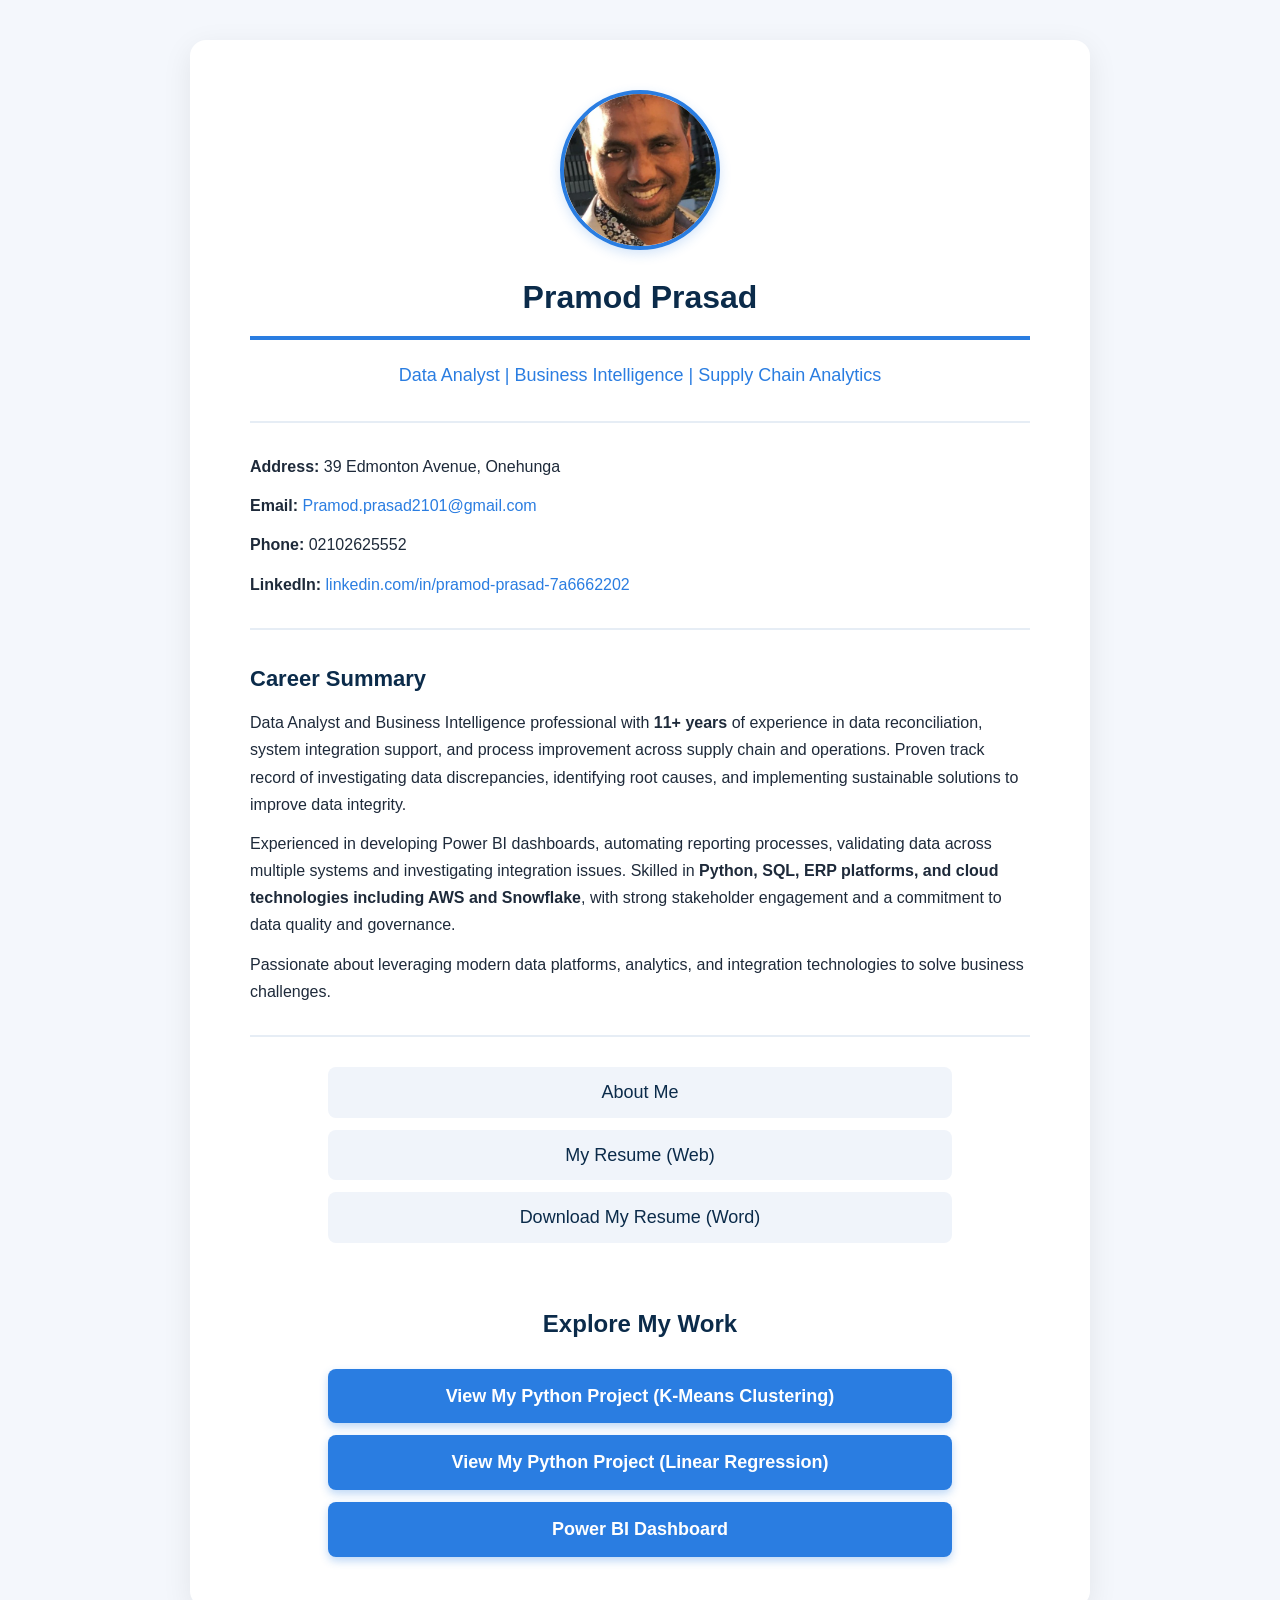
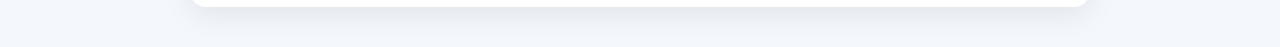
==== index.html @ bdae78d4 "update" ====
<!DOCTYPE html>
<html>
<head>
    <title>Pramod Prasad - Portfolio</title>
    <link rel="stylesheet" href="style.css">
</head>
<body>

<div class="container">

    <img src="profilepicture.jpeg" alt="Pramod Prasad" class="profile-photo">

    <h1 style="text-align: center;">Pramod Prasad</h1>
    <p style="text-align: center; font-size: 18px; font-weight: 500; color: #2a7de1;">Data Analyst | Business Intelligence | Supply Chain Analytics</p>

    <hr>

    <p><strong>Address:</strong> 39 Edmonton Avenue, Onehunga</p>
    <p><strong>Email:</strong> <a href="mailto:Pramod.prasad2101@gmail.com">Pramod.prasad2101@gmail.com</a></p>
    <p><strong>Phone:</strong> 02102625552</p>
    <p><strong>LinkedIn:</strong> <a href="https://www.linkedin.com/in/pramod-prasad-7a6662202/" target="_blank">linkedin.com/in/pramod-prasad-7a6662202</a></p>

    <hr>

    <h2>Career Summary</h2>
    <p>Data Analyst and Business Intelligence professional with <strong>11+ years</strong> of experience in data reconciliation, system integration support, and process improvement across supply chain and operations. Proven track record of investigating data discrepancies, identifying root causes, and implementing sustainable solutions to improve data integrity.</p>

    <p>Experienced in developing Power BI dashboards, automating reporting processes, validating data across multiple systems and investigating integration issues. Skilled in <strong>Python, SQL, ERP platforms, and cloud technologies including AWS and Snowflake</strong>, with strong stakeholder engagement and a commitment to data quality and governance.</p>

    <p>Passionate about leveraging modern data platforms, analytics, and integration technologies to solve business challenges.</p>

    <hr>

    <div style="display: flex; flex-direction: column; align-items: center; gap: 12px; margin-top: 20px;">

        <a href="about.html" style="font-size: 18px; padding: 10px 20px; background: #f0f4fa; border-radius: 8px; width: 80%; text-align: center; font-weight: 500; color: #0b2b4a; text-decoration: none;">About Me</a>

        <a href="resume.html" style="font-size: 18px; padding: 10px 20px; background: #f0f4fa; border-radius: 8px; width: 80%; text-align: center; font-weight: 500; color: #0b2b4a; text-decoration: none;">My Resume (Web)</a>

        <a href="Pramod%20Prasad%20Resume.docx" style="font-size: 18px; padding: 10px 20px; background: #f0f4fa; border-radius: 8px; width: 80%; text-align: center; font-weight: 500; color: #0b2b4a; text-decoration: none;">Download My Resume (Word)</a>

        <br>

        <h2 style="text-align: center; font-size: 24px; color: #0b2b4a; margin-top: 10px;">Explore My Work</h2>

        <a href="https://colab.research.google.com/github/Pramod-Prasad2101/Portfolio/blob/main/Project_Portfolio.ipynb" target="_blank" style="font-size: 18px; padding: 12px 20px; background: #2a7de1; border-radius: 8px; width: 80%; text-align: center; font-weight: 600; color: white; text-decoration: none; box-shadow: 0 4px 8px rgba(42, 125, 225, 0.3);">View My Python Project (K-Means Clustering)</a>

        <a href="https://github.com/Pramod-Prasad2101/Portfolio/blob/main/Linear_Regression.ipynb" target="_blank" style="font-size: 18px; padding: 12px 20px; background: #2a7de1; border-radius: 8px; width: 80%; text-align: center; font-weight: 600; color: white; text-decoration: none; box-shadow: 0 4px 8px rgba(42, 125, 225, 0.3);">View My Python Project (Linear Regression)</a>

        <a href="#" style="font-size: 18px; padding: 12px 20px; background: #2a7de1; border-radius: 8px; width: 80%; text-align: center; font-weight: 600; color: white; text-decoration: none; box-shadow: 0 4px 8px rgba(42, 125, 225, 0.3);">Power BI Dashboard</a>

    </div>

</div>

</body>
</html>
---- style.css ----
/* ===== GLOBAL STYLES ===== */
* {
    margin: 0;
    padding: 0;
    box-sizing: border-box;
}

body {
    font-family: 'Segoe UI', Tahoma, Geneva, Verdana, sans-serif;
    background-color: #f4f7fc;
    color: #1e2a3a;
    line-height: 1.7;
    padding: 40px 20px;
}

/* ===== MAIN CONTAINER ===== */
.container {
    max-width: 900px;
    margin: 0 auto;
    background: white;
    padding: 50px 60px;
    border-radius: 16px;
    box-shadow: 0 8px 30px rgba(0, 0, 0, 0.08);
}

/* ===== HEADINGS ===== */
h1 {
    font-size: 32px;
    color: #0b2b4a;
    border-bottom: 4px solid #2a7de1;
    padding-bottom: 12px;
    margin-bottom: 20px;
    font-weight: 700;
}

h2 {
    font-size: 22px;
    color: #0b2b4a;
    margin-top: 30px;
    margin-bottom: 12px;
    font-weight: 600;
}

/* ===== TEXT & LINKS ===== */
p {
    margin-bottom: 12px;
}

a {
    color: #2a7de1;
    text-decoration: none;
    font-weight: 500;
}

a:hover {
    text-decoration: underline;
    color: #1a5bb5;
}

/* ===== LISTS ===== */
ul {
    margin: 10px 0 16px 25px;
}

li {
    margin-bottom: 6px;
}

/* ===== RESUME SPECIFICS ===== */
.job-title {
    font-weight: 700;
    color: #0b2b4a;
}

.company {
    font-weight: 600;
    color: #2a7de1;
}

.date {
    font-style: italic;
    color: #5a6f84;
    font-size: 0.95em;
}

hr {
    border: 0;
    border-top: 2px solid #e6edf5;
    margin: 30px 0;
}

/* ===== PROFILE PHOTO ===== */
.profile-photo {
    display: block;
    margin: 0 auto 20px auto;
    border-radius: 50%;
    width: 160px;
    height: 160px;
    object-fit: cover;
    border: 4px solid #2a7de1;
    box-shadow: 0 4px 12px rgba(42, 125, 225, 0.2);
}

/* ===== RESPONSIVE ===== */
@media (max-width: 600px) {
    body {
        padding: 20px 10px;
    }
    .container {
        padding: 30px 20px;
    }
    h1 {
        font-size: 26px;
    }
    h2 {
        font-size: 19px;
    }
}
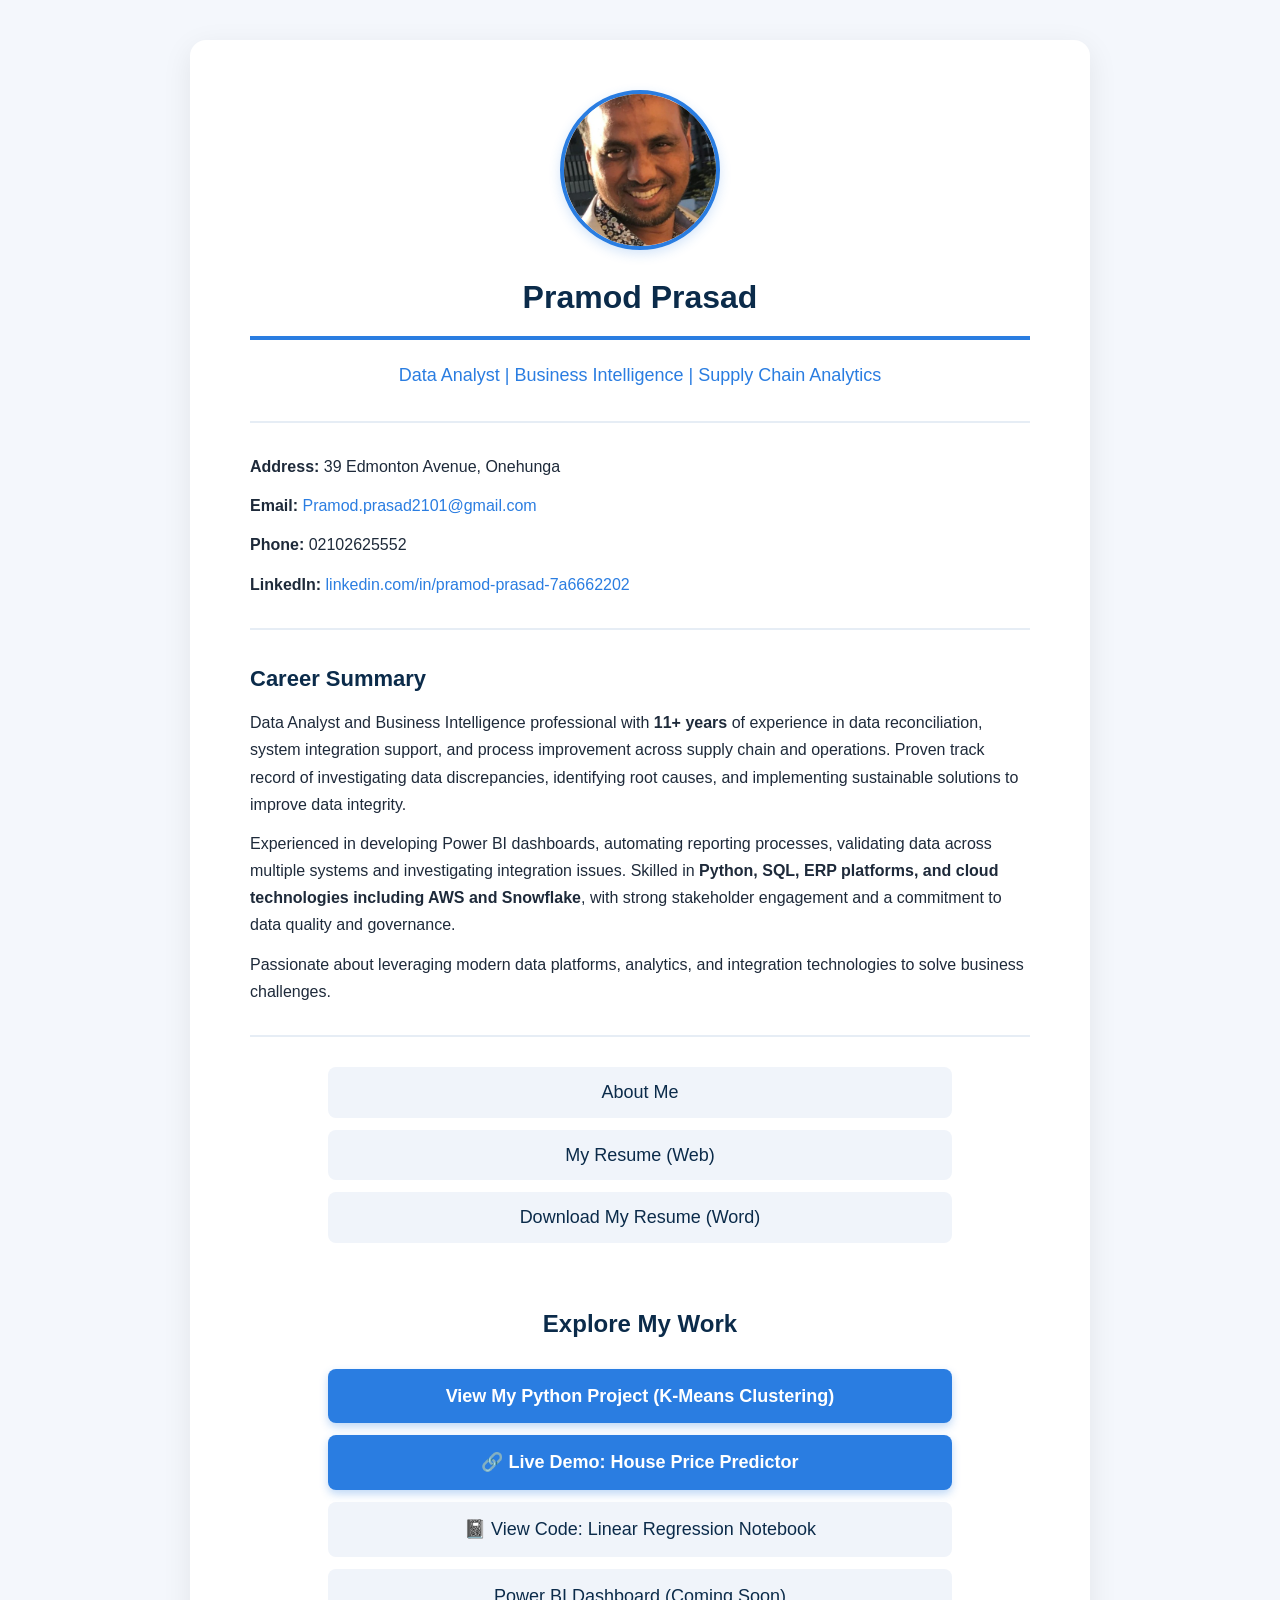
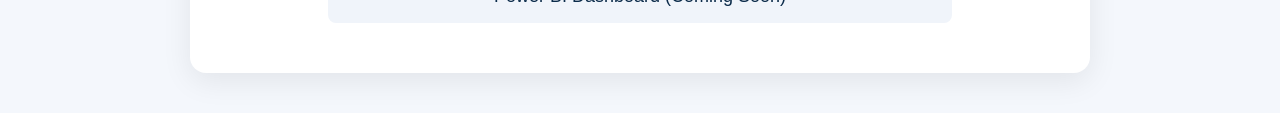
==== commit adaafc6c: "Update index.html" ====
--- a/index.html
+++ b/index.html
@@ -43,11 +43,17 @@
 
         <h2 style="text-align: center; font-size: 24px; color: #0b2b4a; margin-top: 10px;">Explore My Work</h2>
 
+        <!-- K-Means Clustering -->
         <a href="https://colab.research.google.com/github/Pramod-Prasad2101/Portfolio/blob/main/Project_Portfolio.ipynb" target="_blank" style="font-size: 18px; padding: 12px 20px; background: #2a7de1; border-radius: 8px; width: 80%; text-align: center; font-weight: 600; color: white; text-decoration: none; box-shadow: 0 4px 8px rgba(42, 125, 225, 0.3);">View My Python Project (K-Means Clustering)</a>
 
-        <a href="https://github.com/Pramod-Prasad2101/Portfolio/blob/main/Linear_Regression.ipynb" target="_blank" style="font-size: 18px; padding: 12px 20px; background: #2a7de1; border-radius: 8px; width: 80%; text-align: center; font-weight: 600; color: white; text-decoration: none; box-shadow: 0 4px 8px rgba(42, 125, 225, 0.3);">View My Python Project (Linear Regression)</a>
+        <!-- Linear Regression - Live Demo -->
+        <a href="https://house-price-app-2mev.onrender.com" target="_blank" style="font-size: 18px; padding: 12px 20px; background: #2a7de1; border-radius: 8px; width: 80%; text-align: center; font-weight: 600; color: white; text-decoration: none; box-shadow: 0 4px 8px rgba(42, 125, 225, 0.3);">🔗 Live Demo: House Price Predictor</a>
 
-        <a href="#" style="font-size: 18px; padding: 12px 20px; background: #2a7de1; border-radius: 8px; width: 80%; text-align: center; font-weight: 600; color: white; text-decoration: none; box-shadow: 0 4px 8px rgba(42, 125, 225, 0.3);">Power BI Dashboard</a>
+        <!-- Linear Regression - View Code -->
+        <a href="https://github.com/Pramod-Prasad2101/Portfolio/blob/main/Linear_Regression.ipynb" target="_blank" style="font-size: 18px; padding: 12px 20px; background: #f0f4fa; border-radius: 8px; width: 80%; text-align: center; font-weight: 500; color: #0b2b4a; text-decoration: none;">📓 View Code: Linear Regression Notebook</a>
+
+        <!-- Power BI (placeholder) -->
+        <a href="#" style="font-size: 18px; padding: 12px 20px; background: #f0f4fa; border-radius: 8px; width: 80%; text-align: center; font-weight: 500; color: #0b2b4a; text-decoration: none;">Power BI Dashboard (Coming Soon)</a>
 
     </div>
 
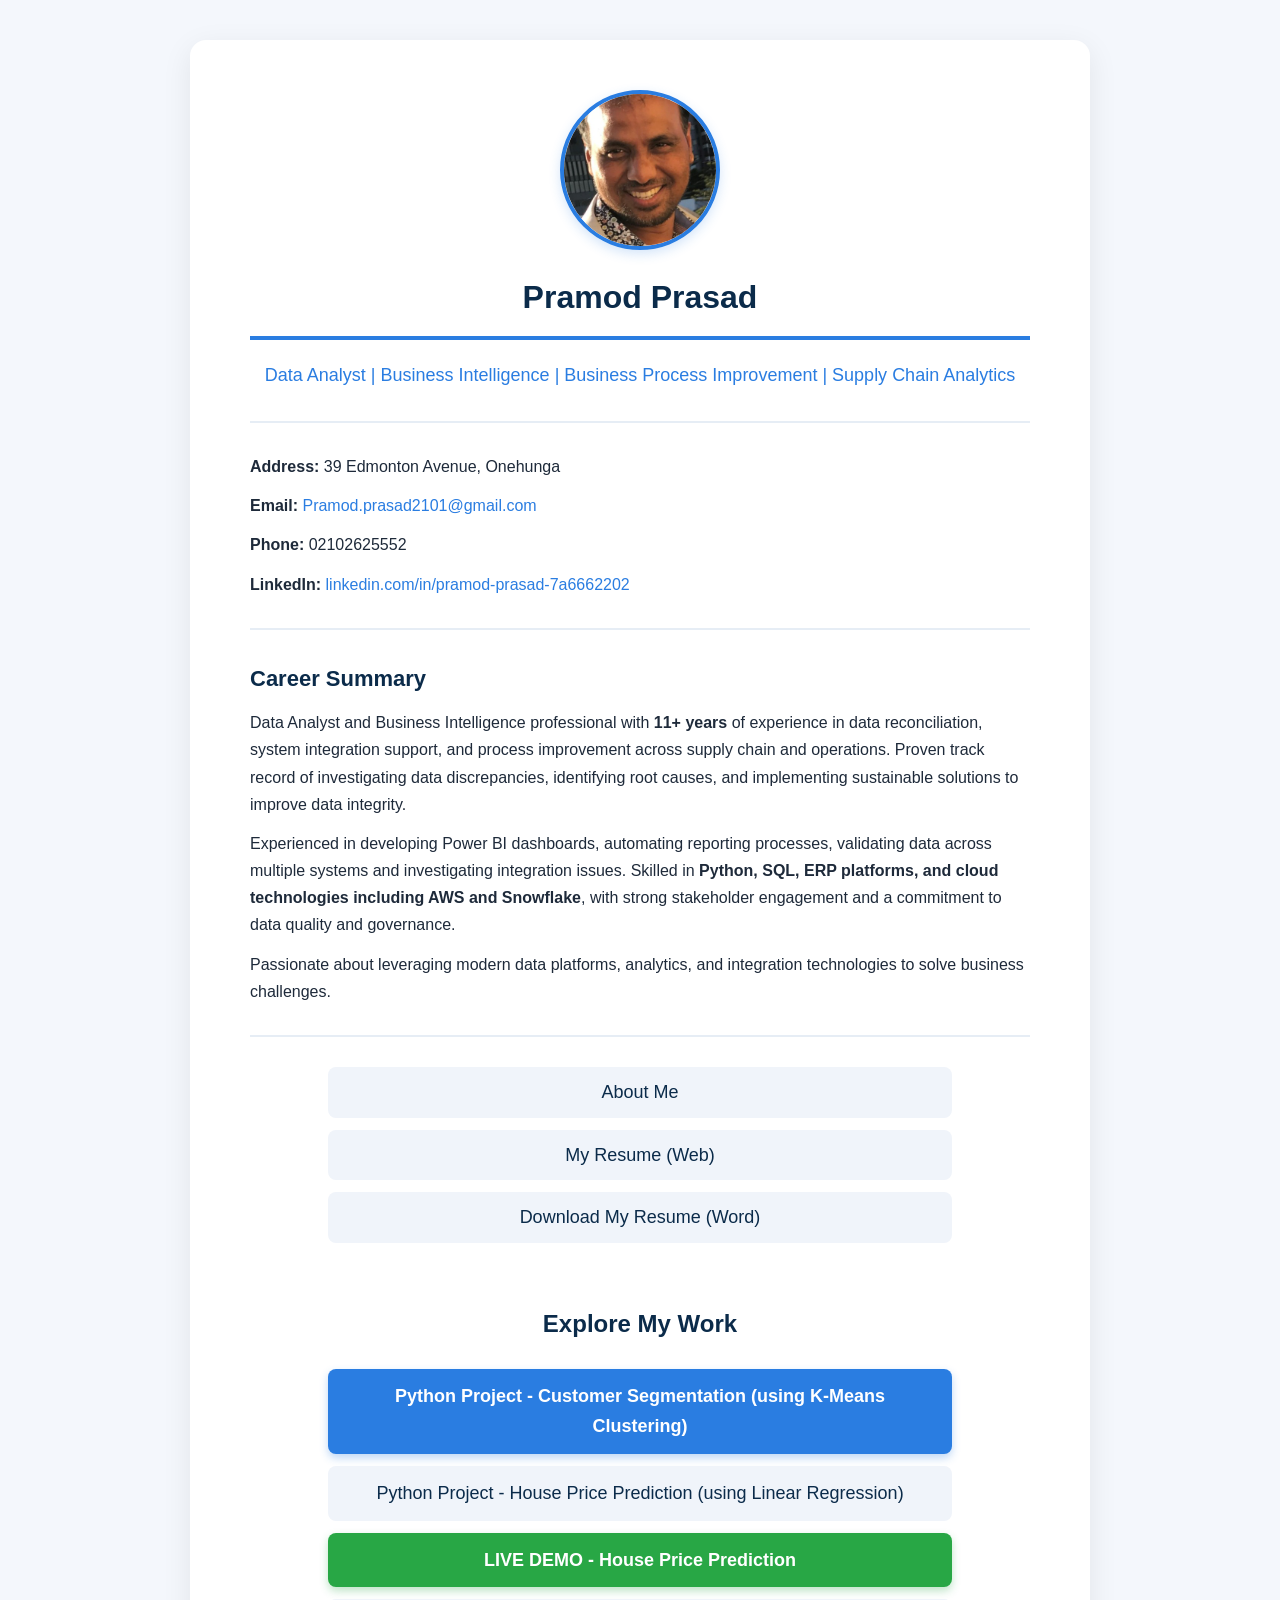
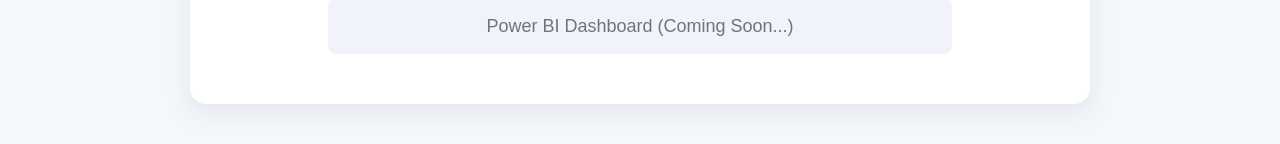
==== commit 1683dfb0: "Update index.html" ====
--- a/index.html
+++ b/index.html
@@ -11,7 +11,7 @@
     <img src="profilepicture.jpeg" alt="Pramod Prasad" class="profile-photo">
 
     <h1 style="text-align: center;">Pramod Prasad</h1>
-    <p style="text-align: center; font-size: 18px; font-weight: 500; color: #2a7de1;">Data Analyst | Business Intelligence | Supply Chain Analytics</p>
+    <p style="text-align: center; font-size: 18px; font-weight: 500; color: #2a7de1;">Data Analyst | Business Intelligence | Business Process Improvement | Supply Chain Analytics</p>
 
     <hr>
 
@@ -44,16 +44,16 @@
         <h2 style="text-align: center; font-size: 24px; color: #0b2b4a; margin-top: 10px;">Explore My Work</h2>
 
         <!-- K-Means Clustering -->
-        <a href="https://colab.research.google.com/github/Pramod-Prasad2101/Portfolio/blob/main/Project_Portfolio.ipynb" target="_blank" style="font-size: 18px; padding: 12px 20px; background: #2a7de1; border-radius: 8px; width: 80%; text-align: center; font-weight: 600; color: white; text-decoration: none; box-shadow: 0 4px 8px rgba(42, 125, 225, 0.3);">View My Python Project (K-Means Clustering)</a>
-
-        <!-- Linear Regression - Live Demo -->
-        <a href="https://house-price-app-2mev.onrender.com" target="_blank" style="font-size: 18px; padding: 12px 20px; background: #2a7de1; border-radius: 8px; width: 80%; text-align: center; font-weight: 600; color: white; text-decoration: none; box-shadow: 0 4px 8px rgba(42, 125, 225, 0.3);">🔗 Live Demo: House Price Predictor</a>
+        <a href="https://colab.research.google.com/github/Pramod-Prasad2101/Portfolio/blob/main/Project_Portfolio.ipynb" target="_blank" style="font-size: 18px; padding: 12px 20px; background: #2a7de1; border-radius: 8px; width: 80%; text-align: center; font-weight: 600; color: white; text-decoration: none; box-shadow: 0 4px 8px rgba(42, 125, 225, 0.3);">Python Project - Customer Segmentation (using K-Means Clustering)</a>
 
         <!-- Linear Regression - View Code -->
-        <a href="https://github.com/Pramod-Prasad2101/Portfolio/blob/main/Linear_Regression.ipynb" target="_blank" style="font-size: 18px; padding: 12px 20px; background: #f0f4fa; border-radius: 8px; width: 80%; text-align: center; font-weight: 500; color: #0b2b4a; text-decoration: none;">📓 View Code: Linear Regression Notebook</a>
+        <a href="https://github.com/Pramod-Prasad2101/Portfolio/blob/main/Linear_Regression.ipynb" target="_blank" style="font-size: 18px; padding: 12px 20px; background: #f0f4fa; border-radius: 8px; width: 80%; text-align: center; font-weight: 500; color: #0b2b4a; text-decoration: none;">Python Project - House Price Prediction (using Linear Regression)</a>
+
+        <!-- Linear Regression - Live Demo (Highlighted) -->
+        <a href="https://house-price-app-2mev.onrender.com" target="_blank" style="font-size: 18px; padding: 12px 20px; background: #28a745; border-radius: 8px; width: 80%; text-align: center; font-weight: 600; color: white; text-decoration: none; box-shadow: 0 4px 8px rgba(40, 167, 69, 0.3);">LIVE DEMO - House Price Prediction</a>
 
         <!-- Power BI (placeholder) -->
-        <a href="#" style="font-size: 18px; padding: 12px 20px; background: #f0f4fa; border-radius: 8px; width: 80%; text-align: center; font-weight: 500; color: #0b2b4a; text-decoration: none;">Power BI Dashboard (Coming Soon)</a>
+        <a href="#" style="font-size: 18px; padding: 12px 20px; background: #f0f4fa; border-radius: 8px; width: 80%; text-align: center; font-weight: 500; color: #6c757d; text-decoration: none; cursor: default;">Power BI Dashboard (Coming Soon...)</a>
 
     </div>
 
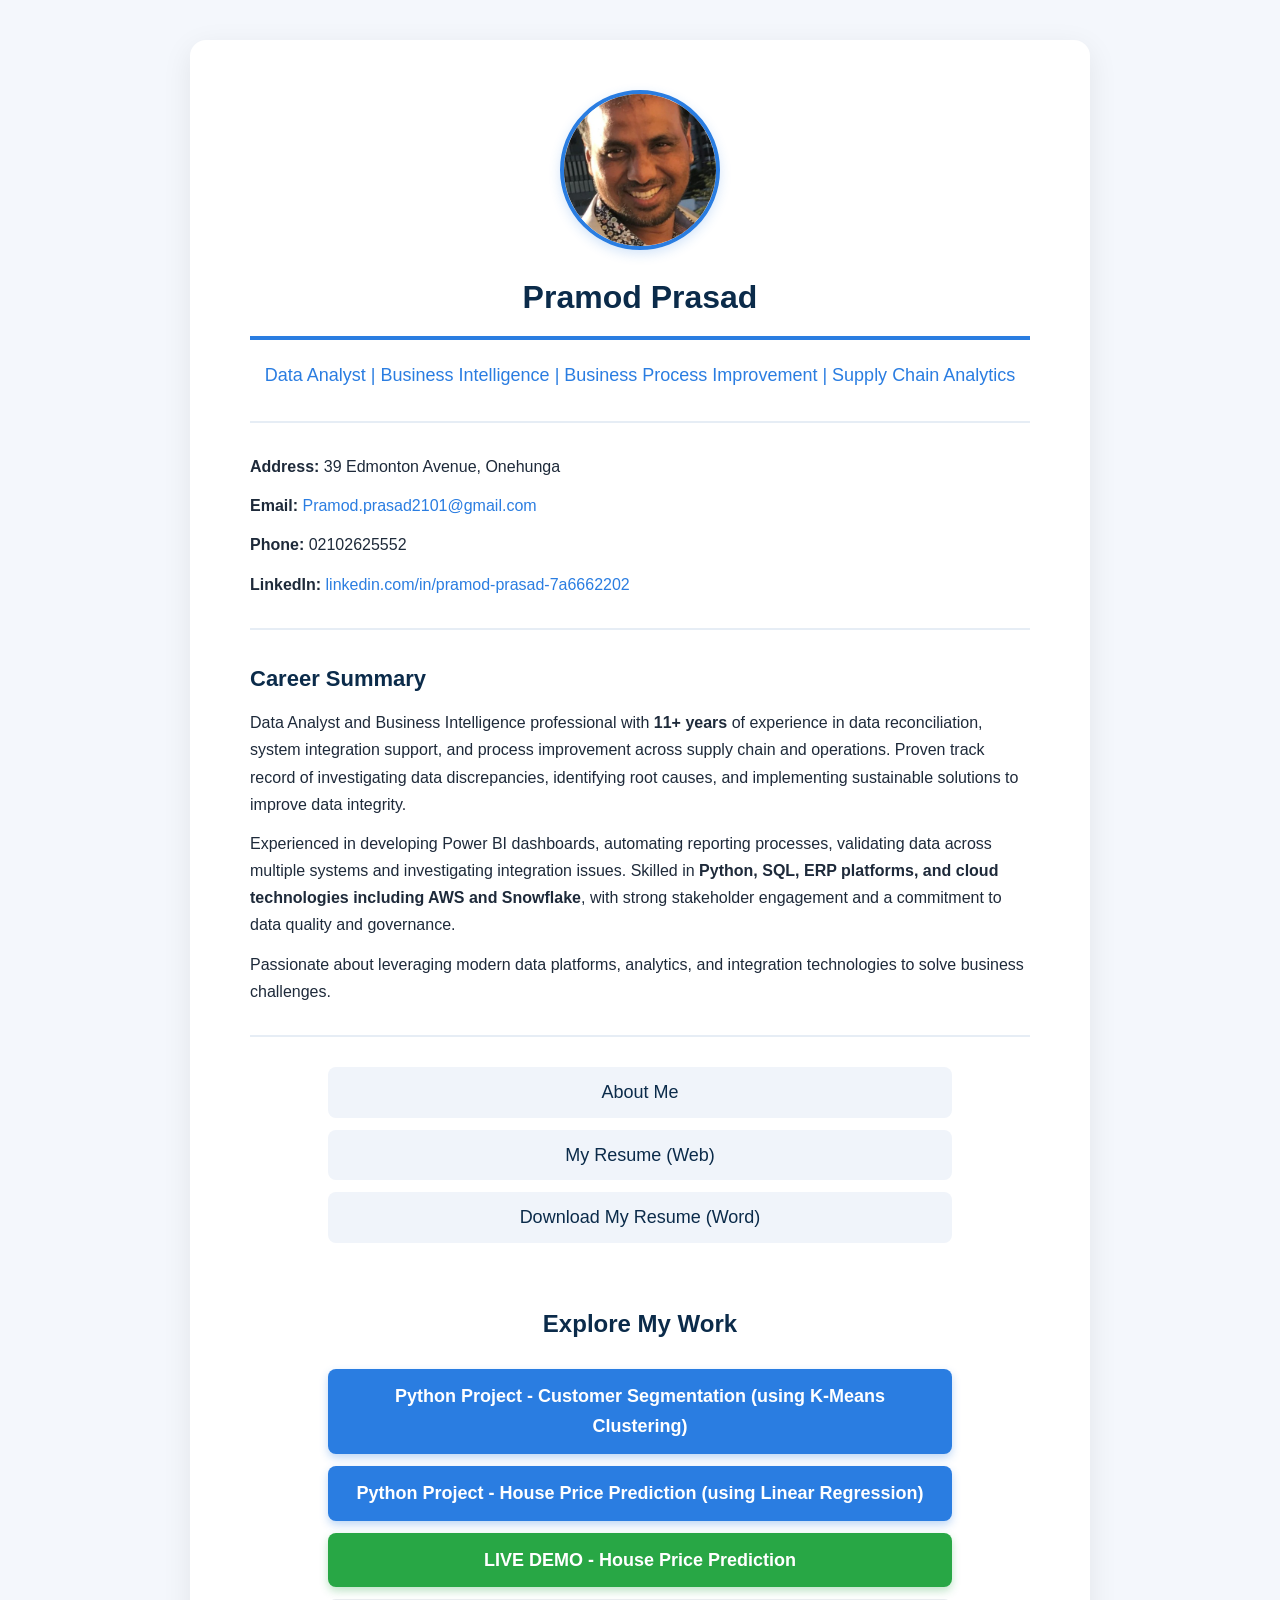
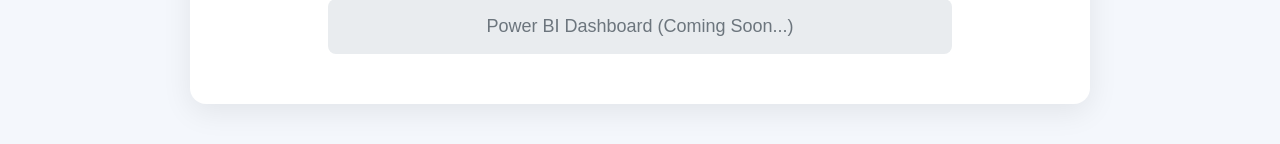
==== commit e314f1f3: "Update index.html" ====
--- a/index.html
+++ b/index.html
@@ -46,14 +46,14 @@
         <!-- K-Means Clustering -->
         <a href="https://colab.research.google.com/github/Pramod-Prasad2101/Portfolio/blob/main/Project_Portfolio.ipynb" target="_blank" style="font-size: 18px; padding: 12px 20px; background: #2a7de1; border-radius: 8px; width: 80%; text-align: center; font-weight: 600; color: white; text-decoration: none; box-shadow: 0 4px 8px rgba(42, 125, 225, 0.3);">Python Project - Customer Segmentation (using K-Means Clustering)</a>
 
-        <!-- Linear Regression - View Code -->
-        <a href="https://github.com/Pramod-Prasad2101/Portfolio/blob/main/Linear_Regression.ipynb" target="_blank" style="font-size: 18px; padding: 12px 20px; background: #f0f4fa; border-radius: 8px; width: 80%; text-align: center; font-weight: 500; color: #0b2b4a; text-decoration: none;">Python Project - House Price Prediction (using Linear Regression)</a>
+        <!-- Linear Regression - View Code (Same as K-Means) -->
+        <a href="https://github.com/Pramod-Prasad2101/Portfolio/blob/main/Linear_Regression.ipynb" target="_blank" style="font-size: 18px; padding: 12px 20px; background: #2a7de1; border-radius: 8px; width: 80%; text-align: center; font-weight: 600; color: white; text-decoration: none; box-shadow: 0 4px 8px rgba(42, 125, 225, 0.3);">Python Project - House Price Prediction (using Linear Regression)</a>
 
-        <!-- Linear Regression - Live Demo (Highlighted) -->
+        <!-- Linear Regression - Live Demo (Highlighted in Green) -->
         <a href="https://house-price-app-2mev.onrender.com" target="_blank" style="font-size: 18px; padding: 12px 20px; background: #28a745; border-radius: 8px; width: 80%; text-align: center; font-weight: 600; color: white; text-decoration: none; box-shadow: 0 4px 8px rgba(40, 167, 69, 0.3);">LIVE DEMO - House Price Prediction</a>
 
-        <!-- Power BI (placeholder) -->
-        <a href="#" style="font-size: 18px; padding: 12px 20px; background: #f0f4fa; border-radius: 8px; width: 80%; text-align: center; font-weight: 500; color: #6c757d; text-decoration: none; cursor: default;">Power BI Dashboard (Coming Soon...)</a>
+        <!-- Power BI (Coming Soon) -->
+        <a href="#" style="font-size: 18px; padding: 12px 20px; background: #e9ecef; border-radius: 8px; width: 80%; text-align: center; font-weight: 500; color: #6c757d; text-decoration: none; cursor: default; box-shadow: none;">Power BI Dashboard (Coming Soon...)</a>
 
     </div>
 
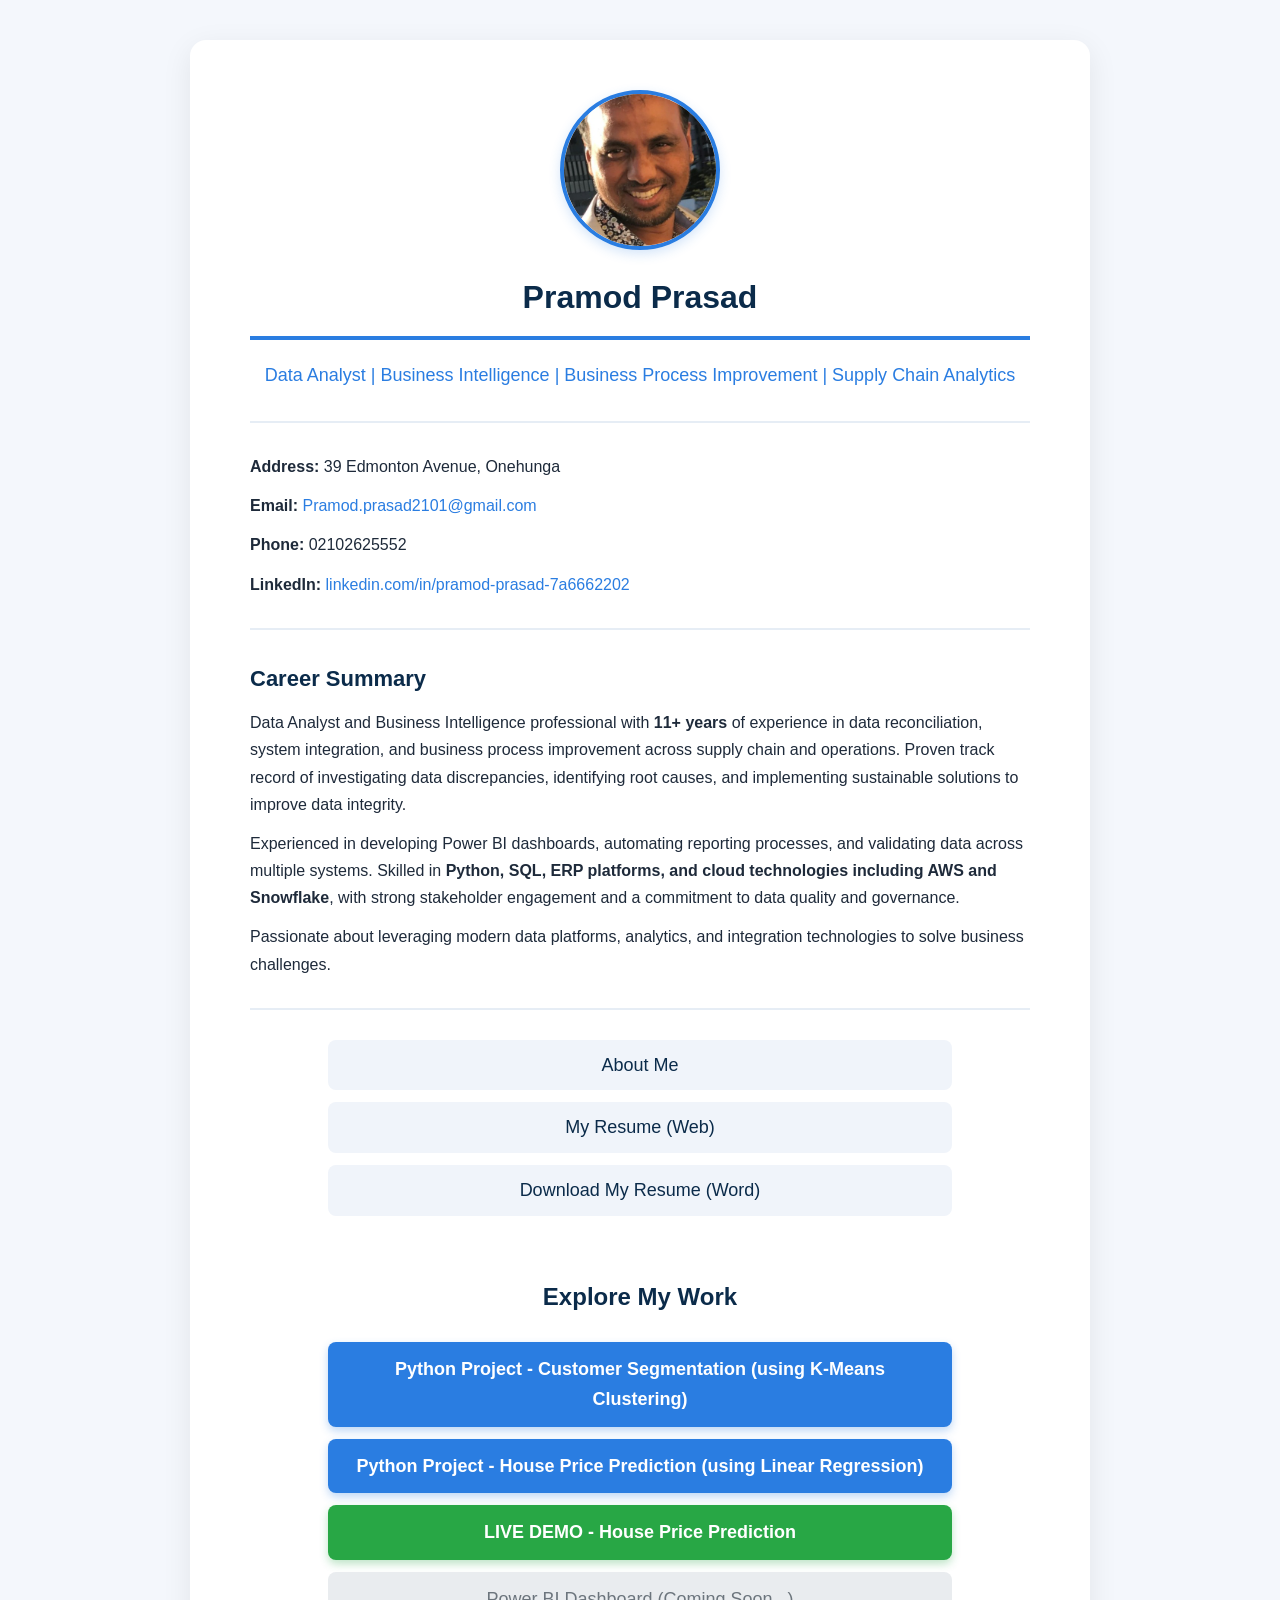
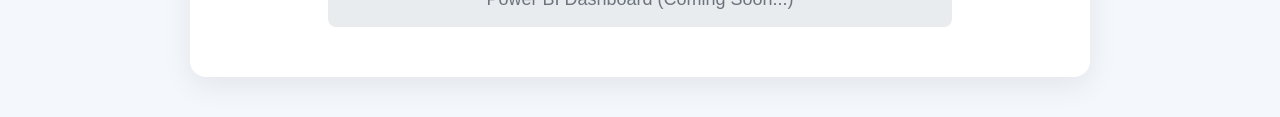
==== commit 56af16b4: "Update index.html" ====
--- a/index.html
+++ b/index.html
@@ -23,11 +23,11 @@
     <hr>
 
     <h2>Career Summary</h2>
-    <p>Data Analyst and Business Intelligence professional with <strong>11+ years</strong> of experience in data reconciliation, system integration support, and process improvement across supply chain and operations. Proven track record of investigating data discrepancies, identifying root causes, and implementing sustainable solutions to improve data integrity.</p>
+<p>Data Analyst and Business Intelligence professional with <strong>11+ years</strong> of experience in data reconciliation, system integration, and business process improvement across supply chain and operations. Proven track record of investigating data discrepancies, identifying root causes, and implementing sustainable solutions to improve data integrity.</p>
 
-    <p>Experienced in developing Power BI dashboards, automating reporting processes, validating data across multiple systems and investigating integration issues. Skilled in <strong>Python, SQL, ERP platforms, and cloud technologies including AWS and Snowflake</strong>, with strong stakeholder engagement and a commitment to data quality and governance.</p>
+<p>Experienced in developing Power BI dashboards, automating reporting processes, and validating data across multiple systems. Skilled in <strong>Python, SQL, ERP platforms, and cloud technologies including AWS and Snowflake</strong>, with strong stakeholder engagement and a commitment to data quality and governance.</p>
 
-    <p>Passionate about leveraging modern data platforms, analytics, and integration technologies to solve business challenges.</p>
+<p>Passionate about leveraging modern data platforms, analytics, and integration technologies to solve business challenges.</p>
 
     <hr>
 
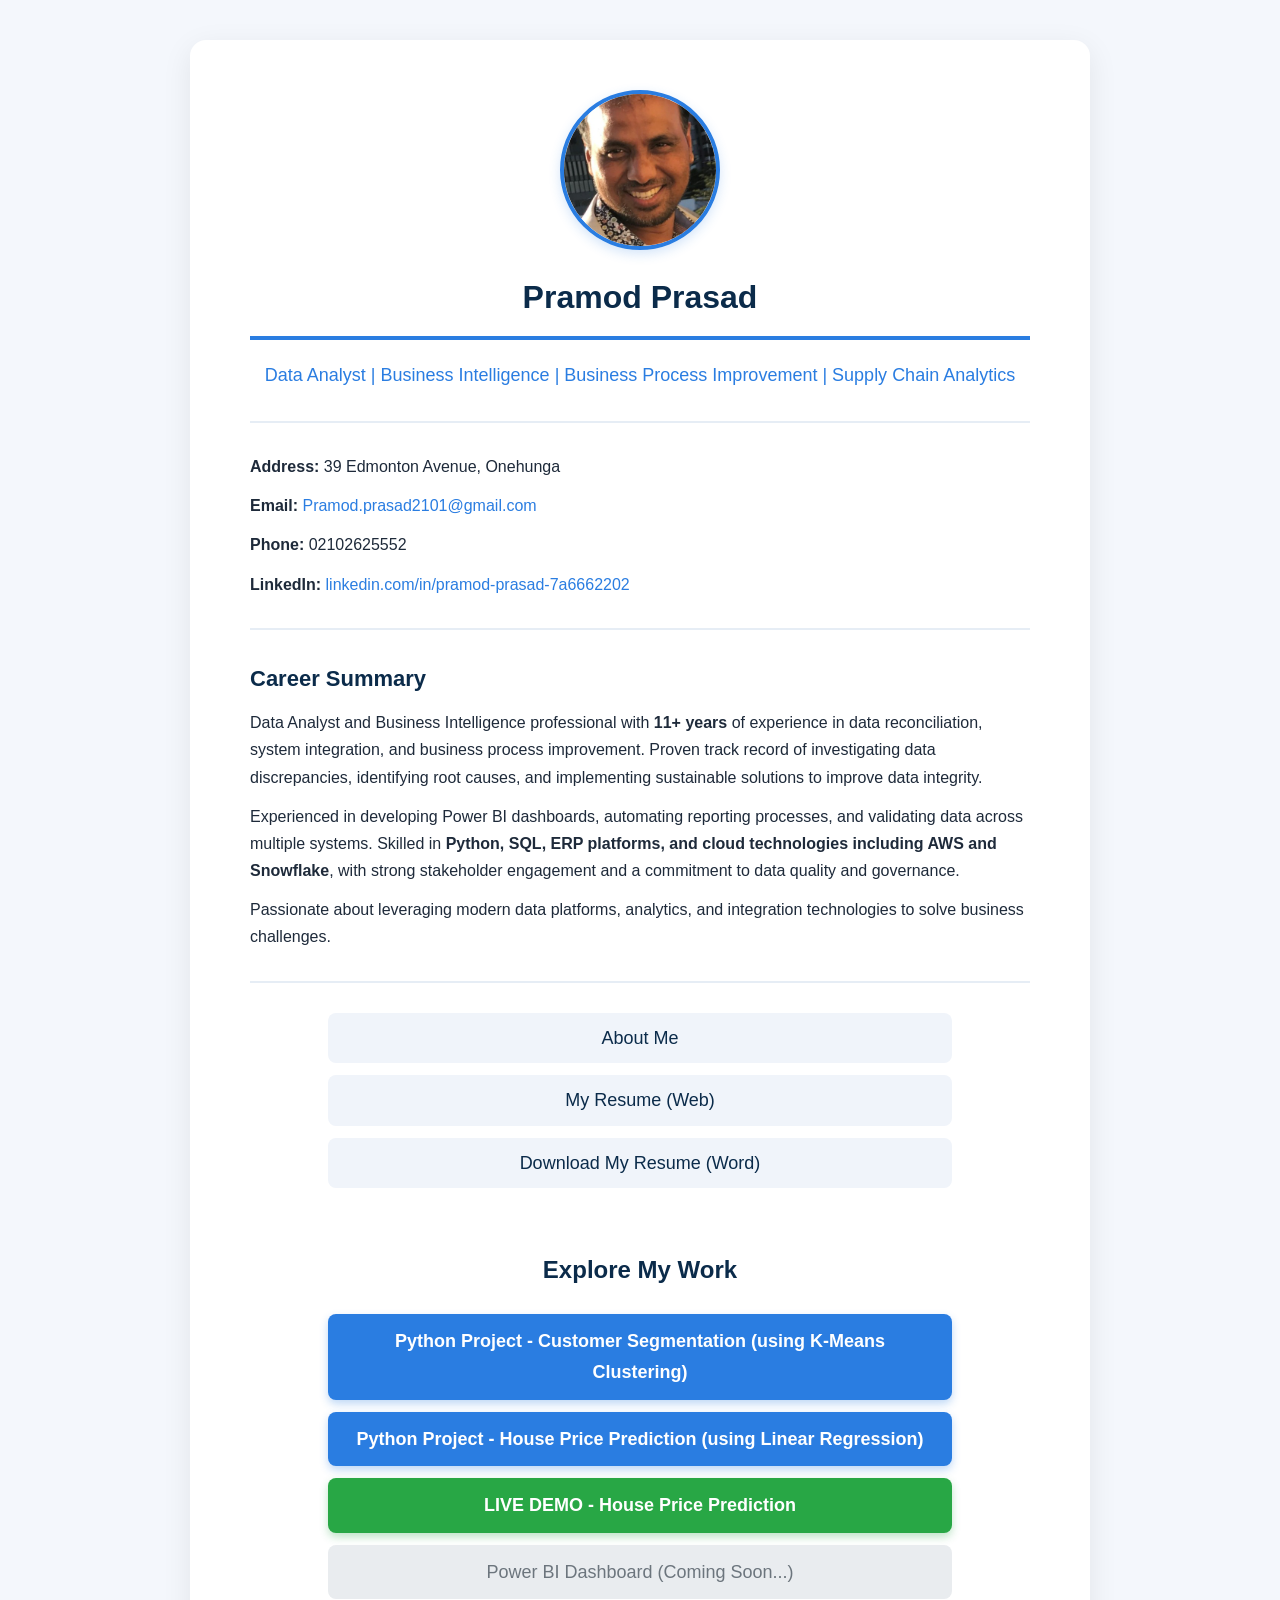
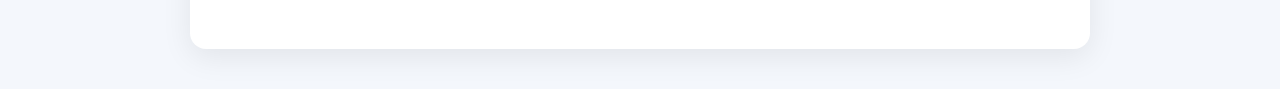
==== commit 3df913a0: "Update index.html" ====
--- a/index.html
+++ b/index.html
@@ -23,7 +23,7 @@
     <hr>
 
     <h2>Career Summary</h2>
-<p>Data Analyst and Business Intelligence professional with <strong>11+ years</strong> of experience in data reconciliation, system integration, and business process improvement across supply chain and operations. Proven track record of investigating data discrepancies, identifying root causes, and implementing sustainable solutions to improve data integrity.</p>
+<p>Data Analyst and Business Intelligence professional with <strong>11+ years</strong> of experience in data reconciliation, system integration, and business process improvement. Proven track record of investigating data discrepancies, identifying root causes, and implementing sustainable solutions to improve data integrity.</p>
 
 <p>Experienced in developing Power BI dashboards, automating reporting processes, and validating data across multiple systems. Skilled in <strong>Python, SQL, ERP platforms, and cloud technologies including AWS and Snowflake</strong>, with strong stakeholder engagement and a commitment to data quality and governance.</p>
 
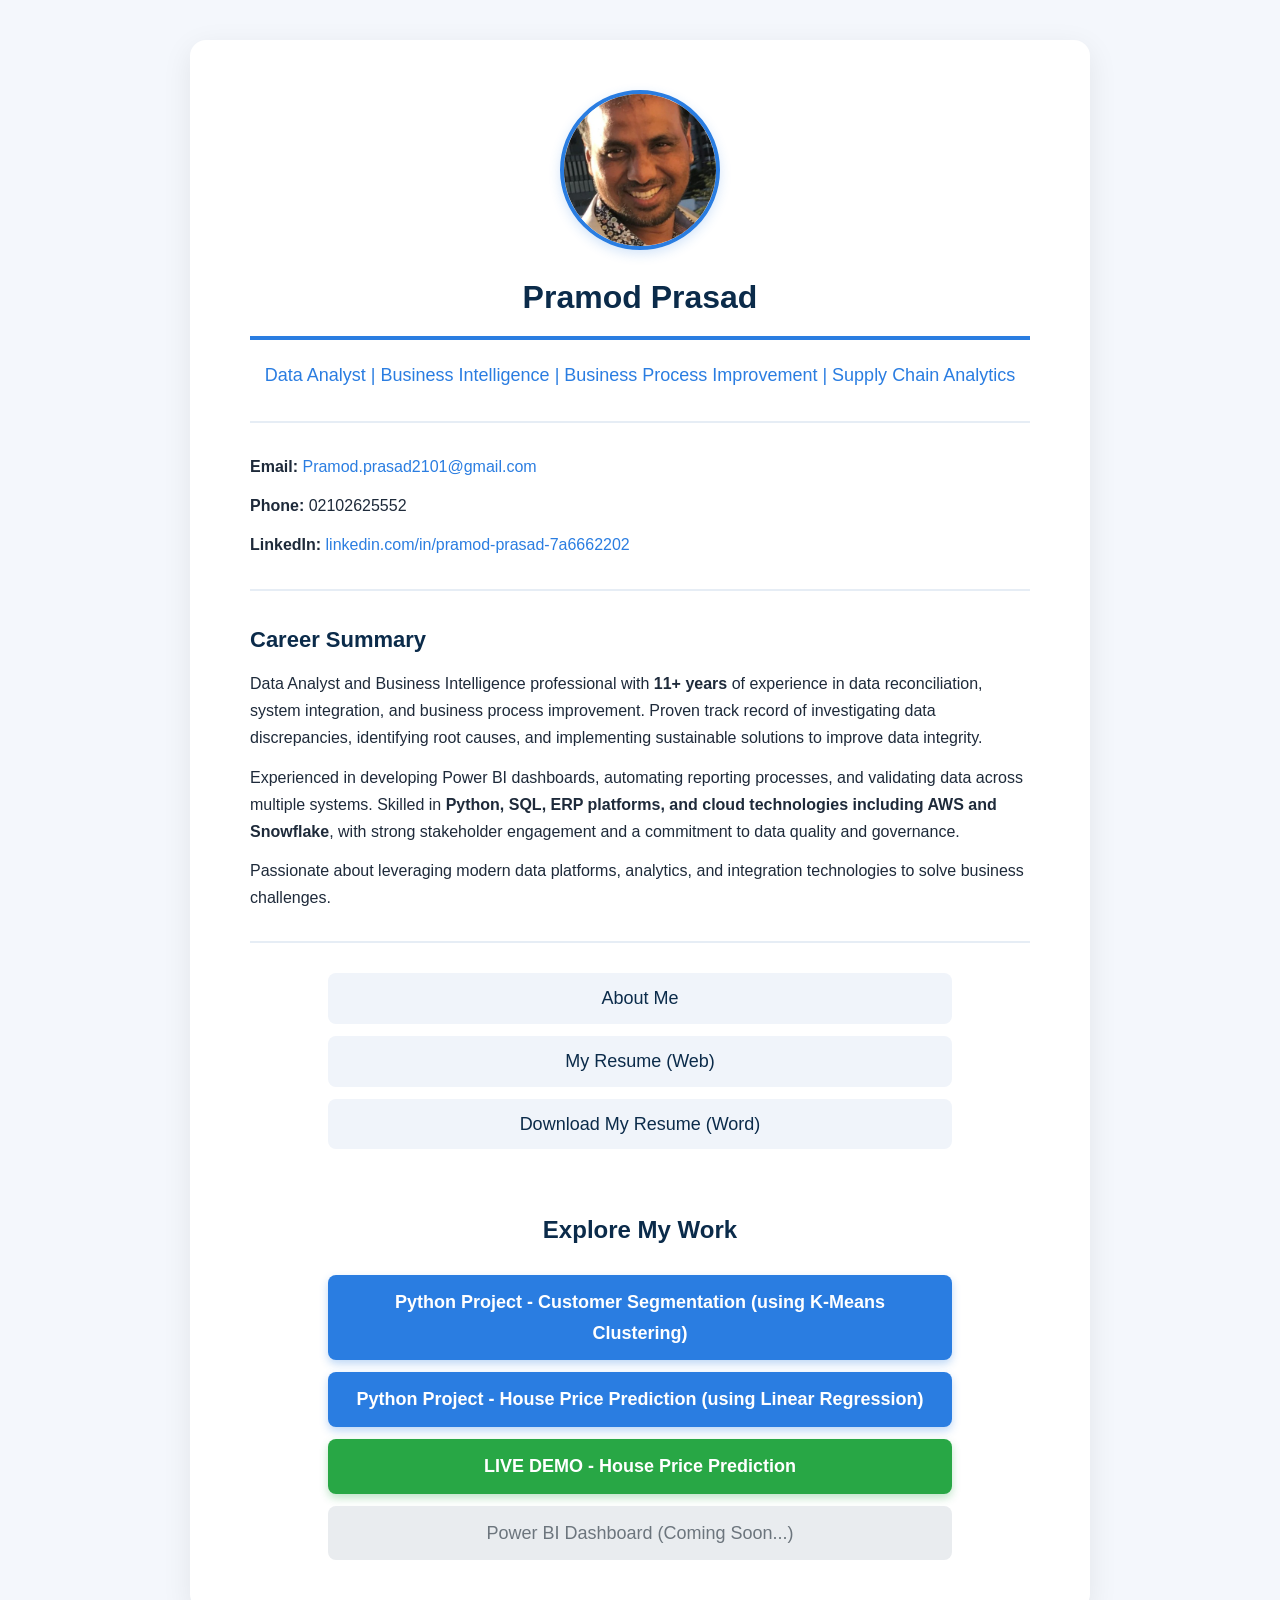
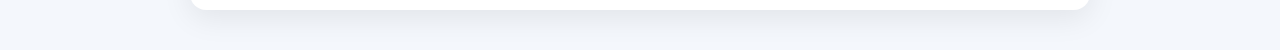
==== commit 42315da1: "Update index.html" ====
--- a/index.html
+++ b/index.html
@@ -15,7 +15,6 @@
 
     <hr>
 
-    <p><strong>Address:</strong> 39 Edmonton Avenue, Onehunga</p>
     <p><strong>Email:</strong> <a href="mailto:Pramod.prasad2101@gmail.com">Pramod.prasad2101@gmail.com</a></p>
     <p><strong>Phone:</strong> 02102625552</p>
     <p><strong>LinkedIn:</strong> <a href="https://www.linkedin.com/in/pramod-prasad-7a6662202/" target="_blank">linkedin.com/in/pramod-prasad-7a6662202</a></p>
